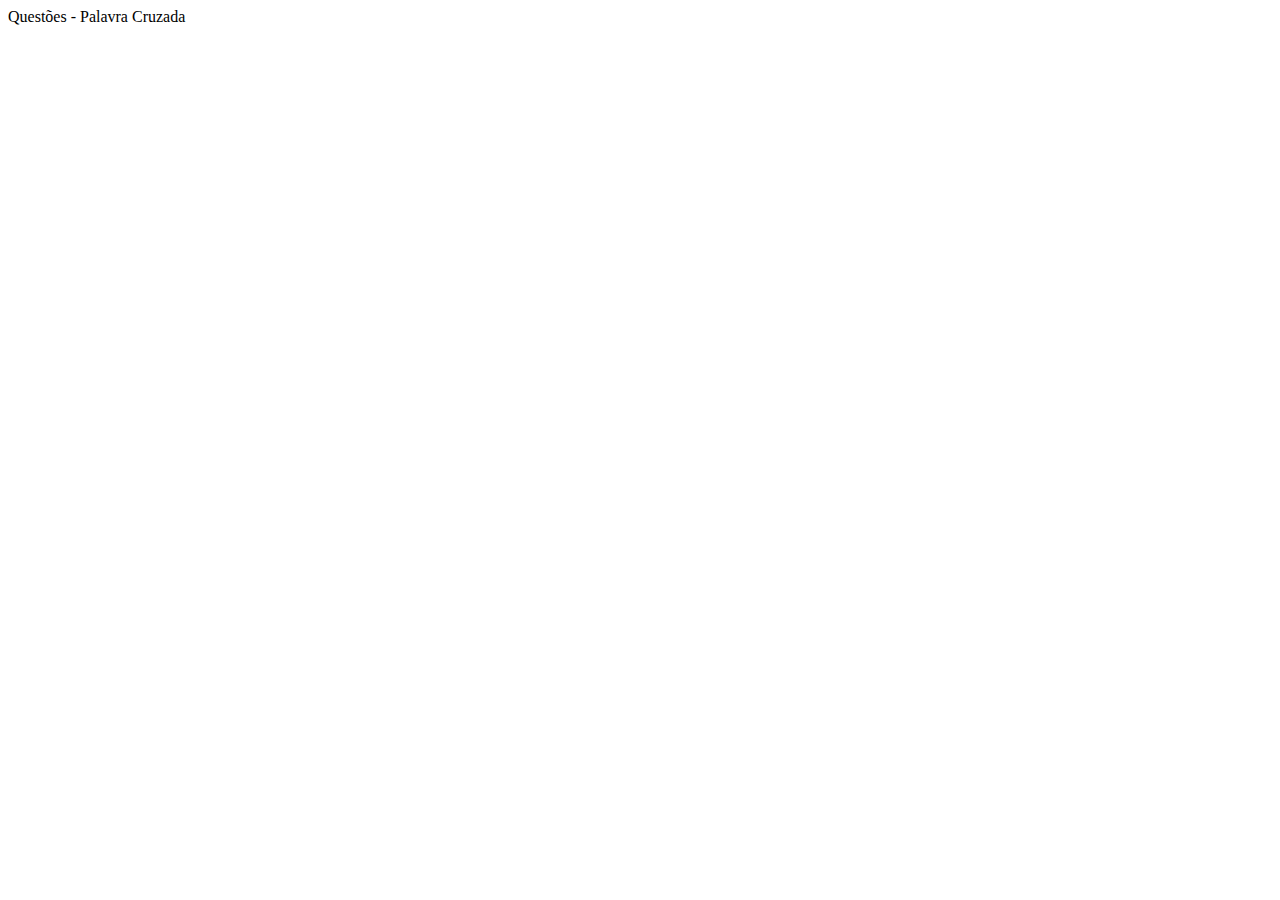
==== index.html @ 2ae0f900 "na pasta pronta está todos os arquivos já funcionando porem precisa trocar algumas coisas ainda" ====
<!DOCTYPE html>
<html lang="en">
<head>
    <meta charset="UTF-8">
    <meta http-equiv="X-UA-Compatible" content="IE=edge">
    <meta name="viewport" content="width=device-width, initial-scale=1.0">
    <script src="/script/script.js"></script>
    <title>Palavra Cruzada</title>
</head>
<body>
    <main>
        <section class="container questoes">
            <div class="grupoDeQuestoes">
                <div class="titulo">
                    <span>Questões - Palavra Cruzada</span>
                </div>
                <div class="container perguntas">
                    <div class="questoesBox" id="boxQuestoes">
                    </div>
                </div>
                <section class="container_cruzadinha" id="cruzadinha">
                    <div class="box_totalCruz">
                        <div id="box_Cruz" class="box_Cruz"></div>
                        <div id="box_Cruz2" class="box_Cruz"></div>
                        <div id="box_Cruz3" class="box_Cruz"></div>
                        <div id="box_Cruz4" class="box_Cruz"></div>
                        <div id="box_Cruz5" class="box_Cruz"></div>
                        <div id="box_Cruz6" class="box_Cruz"></div>
                        <div id="box_Cruz7" class="box_Cruz"></div>
                        <div id="box_Cruz8" class="box_Cruz"></div>
                        <div id="box_Cruz9" class="box_Cruz"></div>
                        <div id="box_Cruz10" class="box_Cruz"></div>
                        <div id="box_Cruz11" class="box_Cruz"></div>
                        <div id="box_Cruz12" class="box_Cruz"></div>
                        <div id="box_Cruz13" class="box_Cruz"></div>
                    </div>
                </section>
            </div>
        </section>
    </main>
</body>
</html>
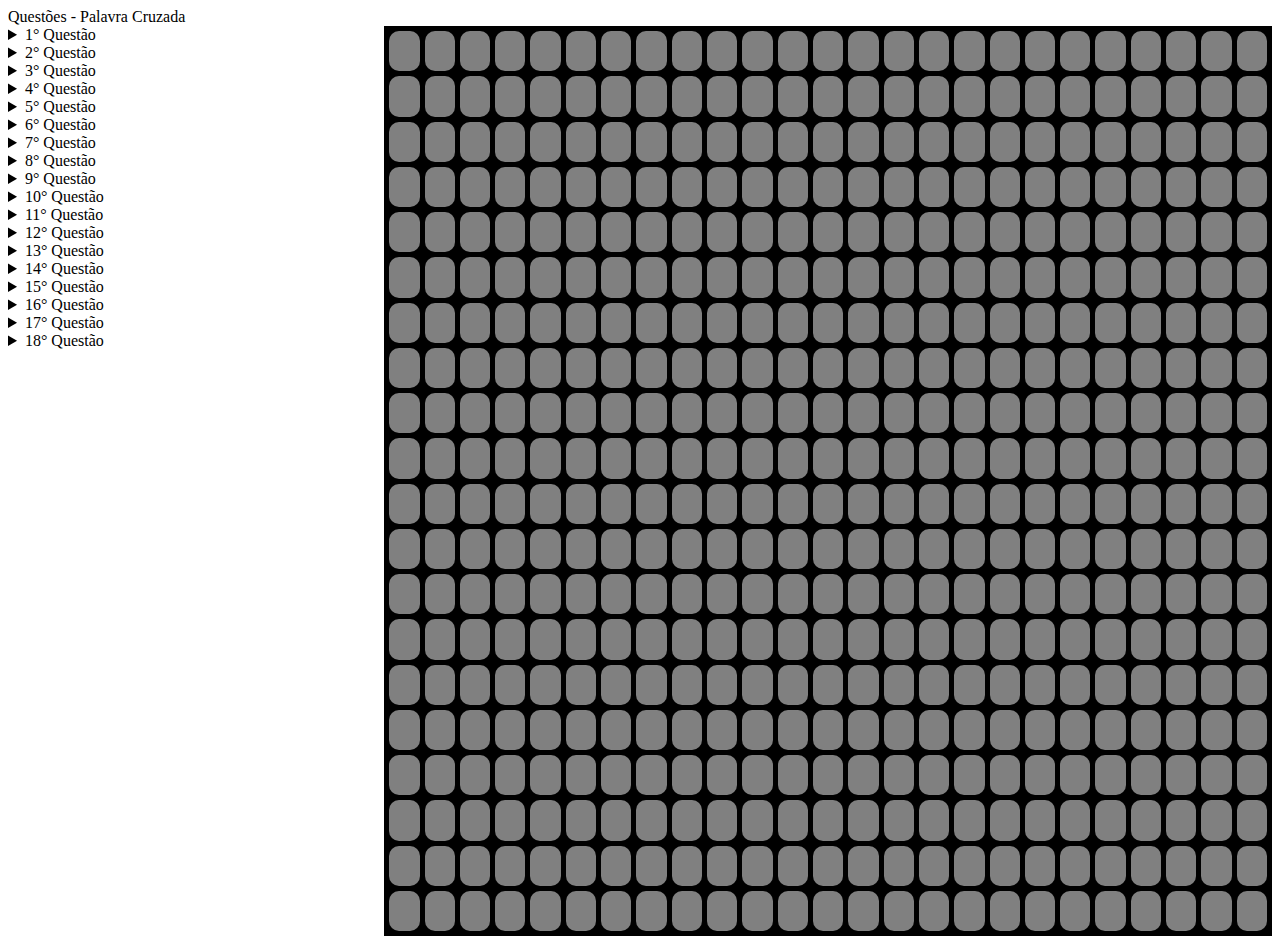
==== commit e8eaebb2: "Novas validacoes + grid" ====
--- a/index.html
+++ b/index.html
@@ -1,42 +1,34 @@
 <!DOCTYPE html>
 <html lang="en">
+
 <head>
     <meta charset="UTF-8">
     <meta http-equiv="X-UA-Compatible" content="IE=edge">
     <meta name="viewport" content="width=device-width, initial-scale=1.0">
-    <script src="/script/script.js"></script>
+    <script src="./script/script.js"></script>
+    <link rel="stylesheet" href="style.css">
     <title>Palavra Cruzada</title>
 </head>
-<body>
+
+<body onload="exibirQuadro()">
     <main>
-        <section class="container questoes">
+        <section class="containerQuestoes">
             <div class="grupoDeQuestoes">
                 <div class="titulo">
                     <span>Questões - Palavra Cruzada</span>
                 </div>
-                <div class="container perguntas">
-                    <div class="questoesBox" id="boxQuestoes">
+                <div class="container">
+                    <div class="containerPerguntas">
+                        <div class="questoesBox" id="boxQuestoes">
+                        </div>
+                    </div>
+
+                    <div id="cruzadinha" class="cruzadinha">
                     </div>
                 </div>
-                <section class="container_cruzadinha" id="cruzadinha">
-                    <div class="box_totalCruz">
-                        <div id="box_Cruz" class="box_Cruz"></div>
-                        <div id="box_Cruz2" class="box_Cruz"></div>
-                        <div id="box_Cruz3" class="box_Cruz"></div>
-                        <div id="box_Cruz4" class="box_Cruz"></div>
-                        <div id="box_Cruz5" class="box_Cruz"></div>
-                        <div id="box_Cruz6" class="box_Cruz"></div>
-                        <div id="box_Cruz7" class="box_Cruz"></div>
-                        <div id="box_Cruz8" class="box_Cruz"></div>
-                        <div id="box_Cruz9" class="box_Cruz"></div>
-                        <div id="box_Cruz10" class="box_Cruz"></div>
-                        <div id="box_Cruz11" class="box_Cruz"></div>
-                        <div id="box_Cruz12" class="box_Cruz"></div>
-                        <div id="box_Cruz13" class="box_Cruz"></div>
-                    </div>
-                </section>
             </div>
         </section>
     </main>
 </body>
+
 </html>--- a/style.css
+++ b/style.css
@@ -0,0 +1,30 @@
+.container{
+    display: flex;
+    width: 100%;
+    height: 100vh;
+}
+
+.cruzadinha{
+    background-color: black;
+    width: 70%;
+    height: 100%;
+    display: grid;
+    grid-template-columns: repeat(25, 4fr);
+    grid-template-rows: repeat(20, 4fr);
+    padding: 5px;
+    gap: 5px;
+}
+
+.containerPerguntas{
+    width: 30%;
+    height: 100%;
+}
+
+.letterContainer{
+    background-color: gray;
+    border-radius: 10px;
+}
+
+.containerLetter{
+    background-color: aliceblue;
+}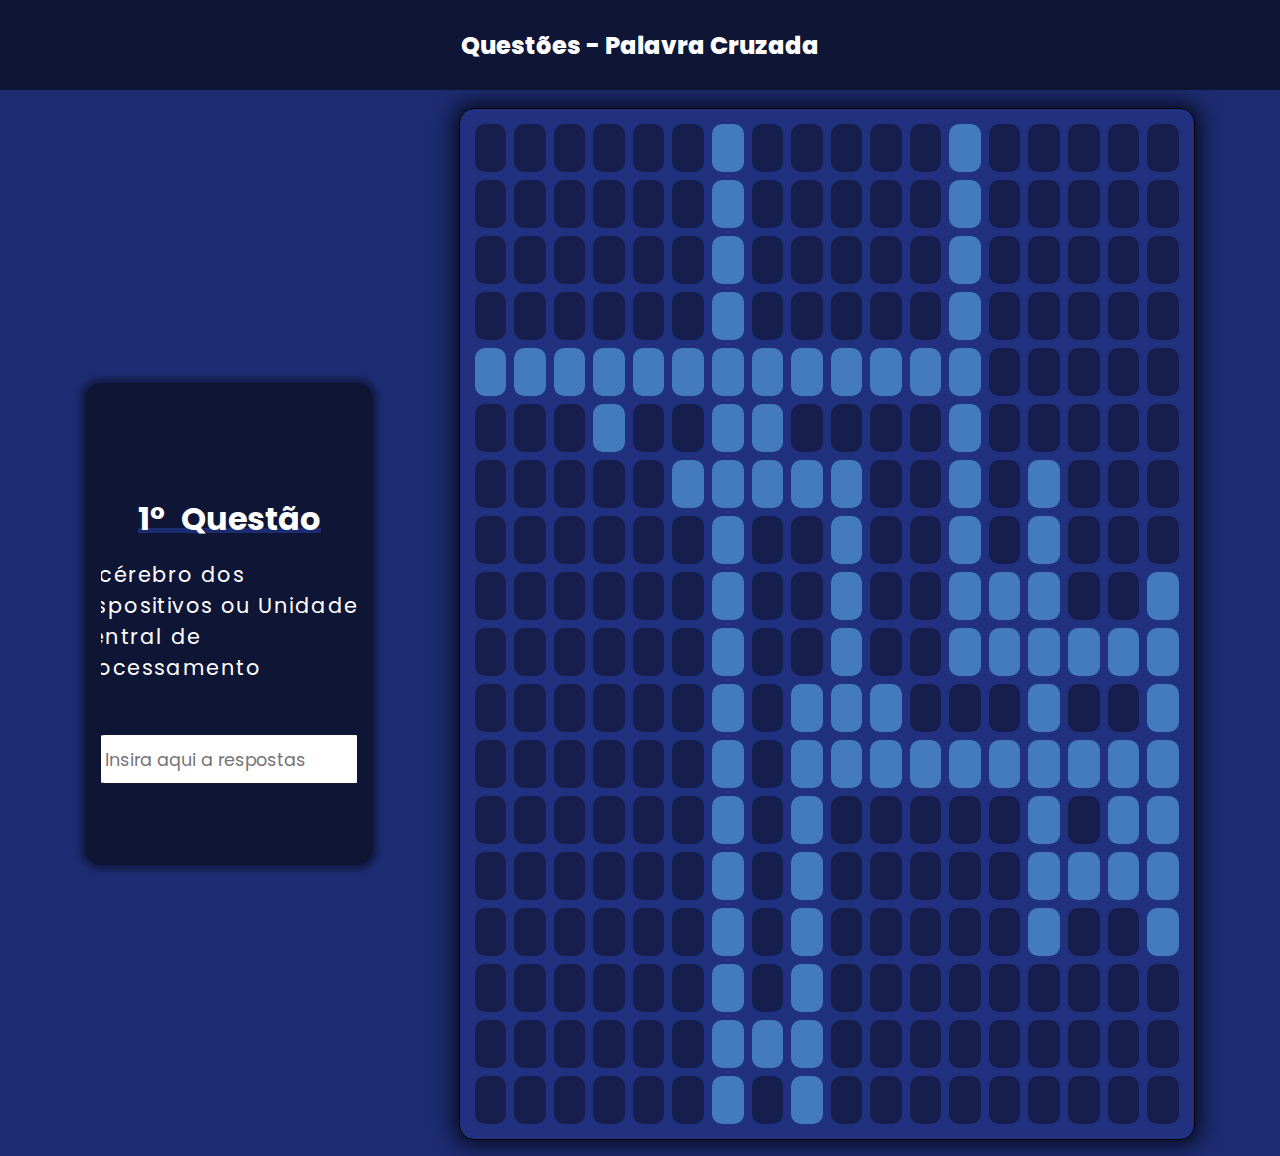
==== commit 27d0beed: "90%" ====
--- a/index.html
+++ b/index.html
@@ -1,34 +1,366 @@
 <!DOCTYPE html>
 <html lang="en">
+  <head>
+    <meta charset="UTF-8" />
+    <meta http-equiv="X-UA-Compatible" content="IE=edge" />
+    <meta name="viewport" content="width=device-width, initial-scale=1.0" />
+    <script src="./script/script.js"></script>
+    <link rel="stylesheet" href="style.css" />
+    <title>Palavra Cruzada</title>
+    <link rel="preconnect" href="https://fonts.googleapis.com" />
+    <link rel="preconnect" href="https://fonts.gstatic.com" crossorigin />
+    <link
+      href="https://fonts.googleapis.com/css2?family=Poppins:wght@300;500;700&display=swap"
+      rel="stylesheet"
+    />
+  </head>
 
-<head>
-    <meta charset="UTF-8">
-    <meta http-equiv="X-UA-Compatible" content="IE=edge">
-    <meta name="viewport" content="width=device-width, initial-scale=1.0">
-    <script src="./script/script.js"></script>
-    <link rel="stylesheet" href="style.css">
-    <title>Palavra Cruzada</title>
-</head>
+  <body onload="exibirQuadro()">
+    <main>
+      <section class="containerQuestoes">
+        <div class="grupoDeQuestoes">
+          <div class="container-titulo">
+            <div class="titulo">
+              <span>Questões - Palavra Cruzada</span>
+            </div>
+          </div>
+          <div class="container">
+            <div class="containerPerguntas">
+              <div class="questoesBox" id="boxQuestoes">
 
-<body onload="exibirQuadro()">
-    <main>
-        <section class="containerQuestoes">
-            <div class="grupoDeQuestoes">
-                <div class="titulo">
-                    <span>Questões - Palavra Cruzada</span>
-                </div>
-                <div class="container">
-                    <div class="containerPerguntas">
-                        <div class="questoesBox" id="boxQuestoes">
-                        </div>
-                    </div>
+              </div>
+            </div>
 
-                    <div id="cruzadinha" class="cruzadinha">
-                    </div>
-                </div>
+            <div id="cruzadinha" class="cruzadinha">
+                
+                <div class="spaceContainer"></div>
+                <div class="spaceContainer"></div>
+                <div class="spaceContainer"></div>
+                <div class="spaceContainer"></div>
+                <div class="spaceContainer"></div>
+                <div class="spaceContainer"></div>
+                <div class="letterContainer memoriademassa"><span>M</span></div>
+                <div class="spaceContainer"></div>
+                <div class="spaceContainer"></div>
+                <div class="spaceContainer"></div>
+                <div class="spaceContainer"></div>
+                <div class="spaceContainer"></div>
+                <div class="letterContainer adressbus"><span>A</span></div>
+                <div class="spaceContainer"></div>
+                <div class="spaceContainer"></div>
+                <div class="spaceContainer"></div>
+                <div class="spaceContainer"></div>
+                <div class="spaceContainer"></div>
+                <div class="spaceContainer"></div>
+                <div class="spaceContainer"></div>
+                <div class="spaceContainer"></div>
+                <div class="spaceContainer"></div>
+                <div class="spaceContainer"></div>
+                <div class="spaceContainer"></div>
+                <div class="letterContainer memoriademassa"><span>E</span></div>
+                <div class="spaceContainer"></div>
+                <div class="spaceContainer"></div>
+                <div class="spaceContainer"></div>
+                <div class="spaceContainer"></div>
+                <div class="spaceContainer"></div>
+                <div class="letterContainer adressbus"><span>D</span></div>
+                <div class="spaceContainer"></div>
+                <div class="spaceContainer"></div>
+                <div class="spaceContainer"></div>
+                <div class="spaceContainer"></div>
+                <div class="spaceContainer"></div>
+                <div class="spaceContainer"></div>
+                <div class="spaceContainer"></div>
+                <div class="spaceContainer"></div>
+                <div class="spaceContainer"></div>
+                <div class="spaceContainer"></div>
+                <div class="spaceContainer"></div>
+                <div class="letterContainer memoriademassa"><span>M</span></div>
+                <div class="spaceContainer"></div>
+                <div class="spaceContainer"></div>
+                <div class="spaceContainer"></div>
+                <div class="spaceContainer"></div>
+                <div class="spaceContainer"></div>
+                <div class="letterContainer adressbus"><span>R</span></div>
+                <div class="spaceContainer"></div>
+                <div class="spaceContainer"></div>
+                <div class="spaceContainer"></div>
+                <div class="spaceContainer"></div>
+                <div class="spaceContainer"></div>
+                <div class="spaceContainer"></div>
+                <div class="spaceContainer"></div>
+                <div class="spaceContainer"></div>
+                <div class="spaceContainer"></div>
+                <div class="spaceContainer"></div>
+                <div class="spaceContainer"></div>
+                <div class="letterContainer memoriademassa"><span>O</span></div>
+                <div class="spaceContainer"></div>
+                <div class="spaceContainer"></div>
+                <div class="spaceContainer"></div>
+                <div class="spaceContainer"></div>
+                <div class="spaceContainer"></div>
+                <div class="letterContainer adressbus"><span>R</span></div>
+                <div class="spaceContainer"></div>
+                <div class="spaceContainer"></div>
+                <div class="spaceContainer"></div>
+                <div class="spaceContainer"></div>
+                <div class="spaceContainer"></div>
+                <div class="letterContainer registradores"><span>R</span></div>
+                <div class="letterContainer registradores"><span>E</span></div>
+                <div class="letterContainer registradores"><span>G</span></div>
+                <div class="letterContainer registradores"><span>I</span></div>
+                <div class="letterContainer registradores"><span>S</span></div>
+                <div class="letterContainer registradores"><span>T</span></div>
+                <div class="letterContainer registradores memoriademassa"><span>R</span></div>
+                <div class="letterContainer registradores"><span>A</span></div>
+                <div class="letterContainer registradores"><span>D</span></div>
+                <div class="letterContainer registradores"><span>O</span></div>
+                <div class="letterContainer registradores"><span>R</span></div>
+                <div class="letterContainer registradores"><span>E</span></div>
+                <div class="letterContainer registradores"><span>S</span></div>
+                <div class="spaceContainer"></div>
+                <div class="spaceContainer"></div>
+                <div class="spaceContainer"></div>
+                <div class="spaceContainer"></div>
+                <div class="spaceContainer"></div>
+                <div class="spaceContainer"></div>
+                <div class="spaceContainer"></div>
+                <div class="spaceContainer"></div>
+                <div class="letterContainer i7"><span>7</span></div>
+                <div class="spaceContainer"></div>
+                <div class="spaceContainer"></div>
+                <div class="letterContainer i5 memoriademassa"><span>I</span></div>
+                <div class="letterContainer i5 "><span>5</span></div>
+                <div class="spaceContainer"></div>
+                <div class="spaceContainer"></div>
+                <div class="spaceContainer"></div>
+                <div class="spaceContainer"></div>
+                <div class="letterContainer adressbus"><span>S</span></div>
+                <div class="spaceContainer"></div>
+                <div class="spaceContainer"></div>
+                <div class="spaceContainer"></div>
+                <div class="spaceContainer"></div>
+                <div class="spaceContainer"></div>
+                <div class="spaceContainer"></div>
+                <div class="spaceContainer"></div>
+                <div class="spaceContainer"></div>
+                <div class="spaceContainer"></div>
+                <div class="spaceContainer"></div>
+                <div class="letterContainer cache"><span>C</span></div>
+                <div class="letterContainer cache memoriademassa"><span>A</span></div>
+                <div class="letterContainer cache"><span>C</span></div>
+                <div class="letterContainer cache"><span>H</span></div>
+                <div class="letterContainer cache eprom"><span>E</span></div>
+                <div class="spaceContainer"></div>
+                <div class="spaceContainer"></div>
+                <div class="letterContainer adressbus"><span>•</span></div>
+                <div class="spaceContainer"></div>
+                <div class="letterContainer dualcore"><span>D</span></div>
+                <div class="spaceContainer"></div>
+                <div class="spaceContainer"></div>
+                <div class="spaceContainer"></div>
+                <div class="spaceContainer"></div>
+                <div class="spaceContainer"></div>
+                <div class="spaceContainer"></div>
+                <div class="spaceContainer"></div>
+                <div class="spaceContainer"></div>
+                <div class="spaceContainer"></div>
+                <div class="letterContainer memoriademassa"><span>•</span></div>
+                <div class="spaceContainer"></div>
+                <div class="spaceContainer"></div>
+                <div class="letterContainer eprom"><span>P</span></div>
+                <div class="spaceContainer"></div>
+                <div class="spaceContainer"></div>
+                <div class="letterContainer adressbus"><span>B</span></div>
+                <div class="spaceContainer"></div>
+                <div class="letterContainer dualcore"><span>U</span></div>
+                <div class="spaceContainer"></div>
+                <div class="spaceContainer"></div>
+                <div class="spaceContainer"></div>
+                <div class="spaceContainer"></div>
+                <div class="spaceContainer"></div>
+                <div class="spaceContainer"></div>
+                <div class="spaceContainer"></div>
+                <div class="spaceContainer"></div>
+                <div class="spaceContainer"></div>
+                <div class="letterContainer memoriademassa"><span>D</span></div>
+                <div class="spaceContainer"></div>
+                <div class="spaceContainer"></div>
+                <div class="letterContainer eprom"><span>R</span></div>
+                <div class="spaceContainer"></div>
+                <div class="spaceContainer"></div>
+                <div class="letterContainer adressbus ula"><span>U</span></div>
+                <div class="letterContainer ula"><span>L</span></div>
+                <div class="letterContainer ula dualcore"><span>A</span></div>
+                <div class="spaceContainer"></div>
+                <div class="spaceContainer"></div>
+                <div class="letterContainer threads"><span>T</span></div>
+                <div class="spaceContainer"></div>
+                <div class="spaceContainer"></div>
+                <div class="spaceContainer"></div>
+                <div class="spaceContainer"></div>
+                <div class="spaceContainer"></div>
+                <div class="spaceContainer"></div>
+                <div class="letterContainer memoriademassa"><span>E</span></div>
+                <div class="spaceContainer"></div>
+                <div class="spaceContainer"></div>
+                <div class="letterContainer eprom"><span>O</span></div>
+                <div class="spaceContainer"></div>
+                <div class="spaceContainer"></div>
+                <div class="letterContainer adressbus"><span>S</span></div>
+                <div class="letterContainer flash"><span>F</span></div>
+                <div class="letterContainer flash dualcore"><span>L</span></div>
+                <div class="letterContainer flash"><span>A</span></div>
+                <div class="letterContainer flash"><span>S</span></div>
+                <div class="letterContainer flash threads"><span>H</span></div>
+                <div class="spaceContainer"></div>
+                <div class="spaceContainer"></div>
+                <div class="spaceContainer"></div>
+                <div class="spaceContainer"></div>
+                <div class="spaceContainer"></div>
+                <div class="spaceContainer"></div>
+                <div class="letterContainer memoriademassa"><span>•</span></div>
+                <div class="spaceContainer"></div>
+                <div class="letterContainer dma databus"><span>D</span></div>
+                <div class="letterContainer dma eprom"><span>M</span></div>
+                <div class="letterContainer dma"><span>A</span></div>
+                <div class="spaceContainer"></div>
+                <div class="spaceContainer"></div>
+                <div class="spaceContainer"></div>
+                <div class="letterContainer dualcore"><span>•</span></div>
+                <div class="spaceContainer"></div>
+                <div class="spaceContainer"></div>
+                <div class="letterContainer threads"><span>R</span></div>
+                <div class="spaceContainer"></div>
+                <div class="spaceContainer"></div>               
+                <div class="spaceContainer"></div>
+                <div class="spaceContainer"></div>                
+                <div class="spaceContainer"></div>
+                <div class="spaceContainer"></div>
+                <div class="letterContainer memoriademassa"><span>M</span></div>
+                <div class="spaceContainer"></div>
+                <div class="letterContainer databus"><span>A</span></div>
+                <div class="letterContainer quadcore"><span>Q</span></div>
+                <div class="letterContainer quadcore"><span>U</span></div>
+                <div class="letterContainer quadcore"><span>A</span></div>
+                <div class="letterContainer quadcore"><span>D</span></div>
+                <div class="letterContainer quadcore"><span>•</span></div>
+                <div class="letterContainer quadcore dualcore"><span>C</span></div>
+                <div class="letterContainer quadcore"><span>O</span></div>
+                <div class="letterContainer quadcore ram"><span>R</span></div>
+                <div class="letterContainer quadcore"><span>E</span></div>
+                <div class="spaceContainer"></div>
+                <div class="spaceContainer"></div>               
+                <div class="spaceContainer"></div>
+                <div class="spaceContainer"></div>                
+                <div class="spaceContainer"></div>
+                <div class="spaceContainer"></div>
+                <div class="letterContainer memoriademassa"><span>A</span></div>
+                <div class="spaceContainer"></div>
+                <div class="letterContainer databus"><span>T</span></div>
+                <div class="spaceContainer"></div>               
+                <div class="spaceContainer"></div>
+                <div class="spaceContainer"></div>                
+                <div class="spaceContainer"></div>
+                <div class="spaceContainer"></div>
+                <div class="letterContainer dualcore"><span>O</span></div>
+                <div class="spaceContainer"></div>
+                <div class="letterContainer ram"><span>A</span></div>
+                <div class="letterContainer threads"><span>A</span></div>
+                <div class="spaceContainer"></div>
+                <div class="spaceContainer"></div>               
+                <div class="spaceContainer"></div>
+                <div class="spaceContainer"></div>                
+                <div class="spaceContainer"></div>
+                <div class="spaceContainer"></div>
+                <div class="letterContainer memoriademassa"><span>S</span></div>
+                <div class="spaceContainer"></div>
+                <div class="letterContainer databus"><span>A</span></div>
+                <div class="spaceContainer"></div>
+                <div class="spaceContainer"></div>               
+                <div class="spaceContainer"></div>
+                <div class="spaceContainer"></div>                
+                <div class="spaceContainer"></div>
+                <div class="letterContainer rom dualcore"><span>R</span></div>
+                <div class="letterContainer rom"><span>O</span></div>
+                <div class="letterContainer rom ram"><span>M</span></div>
+                <div class="letterContainer threads"><span>D</span></div>
+                <div class="spaceContainer"></div>
+                <div class="spaceContainer"></div>               
+                <div class="spaceContainer"></div>
+                <div class="spaceContainer"></div>                
+                <div class="spaceContainer"></div>
+                <div class="spaceContainer"></div>
+                <div class="letterContainer memoriademassa"><span>S</span></div>
+                <div class="spaceContainer"></div>
+                <div class="letterContainer databus"><span>•</span></div>
+                <div class="spaceContainer"></div>
+                <div class="spaceContainer"></div>               
+                <div class="spaceContainer"></div>
+                <div class="spaceContainer"></div>                
+                <div class="spaceContainer"></div>
+                <div class="letterContainer dualcore"><span>E</span></div>
+                <div class="spaceContainer"></div>
+                <div class="spaceContainer"></div>
+                <div class="letterContainer threads"><span>S</span></div>
+                <div class="spaceContainer"></div>
+                <div class="spaceContainer"></div>               
+                <div class="spaceContainer"></div>
+                <div class="spaceContainer"></div>                
+                <div class="spaceContainer"></div>
+                <div class="spaceContainer"></div>
+                <div class="letterContainer memoriademassa"><span>A</span></div>
+                <div class="spaceContainer"></div>
+                <div class="letterContainer databus"><span>B</span></div>
+                <div class="spaceContainer"></div>
+                <div class="spaceContainer"></div>               
+                <div class="spaceContainer"></div>
+                <div class="spaceContainer"></div>                
+                <div class="spaceContainer"></div>
+                <div class="spaceContainer"></div>
+                <div class="spaceContainer"></div>
+                <div class="spaceContainer"></div>               
+                <div class="spaceContainer"></div>
+                <div class="spaceContainer"></div>                
+                <div class="spaceContainer"></div>
+                <div class="spaceContainer"></div>
+                <div class="spaceContainer"></div>
+                <div class="spaceContainer"></div>
+                <div class="spaceContainer"></div>
+                <div class="letterContainer cpu cs"><span>C</span></div>
+                <div class="letterContainer cpu"><span>P</span></div>    
+                <div class="letterContainer cpu databus"><span>U</span></div>
+                <div class="spaceContainer"></div>
+                <div class="spaceContainer"></div>               
+                <div class="spaceContainer"></div>
+                <div class="spaceContainer"></div>                
+                <div class="spaceContainer"></div>
+                <div class="spaceContainer"></div>
+                <div class="spaceContainer"></div>
+                <div class="spaceContainer"></div>               
+                <div class="spaceContainer"></div>
+                <div class="spaceContainer"></div>                
+                <div class="spaceContainer"></div>
+                <div class="spaceContainer"></div>
+                <div class="spaceContainer"></div>
+                <div class="spaceContainer"></div>
+                <div class="spaceContainer"></div>
+                <div class="letterContainer cs"><span>S</span></div>
+                <div class="spaceContainer"></div>
+                <div class="letterContainer databus"><span>S</span></div>
+                <div class="spaceContainer"></div>
+                <div class="spaceContainer"></div>
+                <div class="spaceContainer"></div>               
+                <div class="spaceContainer"></div>
+                <div class="spaceContainer"></div>                
+                <div class="spaceContainer"></div>
+                <div class="spaceContainer"></div>
+                <div class="spaceContainer"></div>
+                <div class="spaceContainer"></div>
             </div>
-        </section>
+          </div>
+        </div>
+      </section>
     </main>
-</body>
-
-</html>+  </body>
+</html>
--- a/style.css
+++ b/style.css
@@ -1,30 +1,206 @@
-.container{
+@import url("https://fonts.googleapis.com/css2?family=Poppins&display=swap");
+
+* {
+  padding: 0;
+  margin: 0;
+  font-family: "Poppins", sans-serif;
+  overflow-x: hidden;
+  user-select: none;
+  -webkit-user-drag: none;
+  user-drag: none
+}
+
+* {
+    scrollbar-width: thin;
+    scrollbar-color: #447BBE #DFE9EB;
+  }
+  
+  /* Chrome, Edge and Safari */
+  *::-webkit-scrollbar {
+    width: 10px;
+    width: 10px;
+  }
+  *::-webkit-scrollbar-track {
+    border-radius: 5px;
+    background-color: #DFE9EB;
+  }
+  
+  *::-webkit-scrollbar-track:hover {
+    background-color: #DFE9EB;
+  }
+  
+  *::-webkit-scrollbar-track:active {
+    background-color: #DFE9EB;
+  }
+  
+  *::-webkit-scrollbar-thumb {
+    border-radius: 5px;
+    background-color: #447BBE;
+  }
+  
+  *::-webkit-scrollbar-thumb:hover {
+    background-color: #447BBE;
+  }
+  
+  *::-webkit-scrollbar-thumb:active {
+    background-color: #447BBE;
+  }
+
+
+.containerQuestoes {
+  background-color: #1d2b70
+}
+
+.container {
+  display: flex;
+  width: 100%;
+  height: 100%;
+  align-items: center;
+  justify-content: space-evenly;
+  padding-top: 12vh;
+  padding-bottom: 1rem;
+}
+
+.cruzadinha {
+  background-color: #2b3fa152;
+  width: 55%;
+  height: 100%;
+  display: grid;
+  grid-template-columns: repeat(18, 5fr);
+  grid-template-rows: repeat(18, 5fr);
+  padding: 15px;
+  gap: 8px;
+  border-radius: 15px;
+  box-shadow: 0px 0px 20px 5px rgba(0,0,0,0.75);
+  border: 1px solid black;
+}
+
+.containerPerguntas {
+  width: 20%;
+  height: 50vh;
+  overflow-y: hidden;
+  padding: 1rem;
+  border-radius: 1rem;
+  box-shadow: 0px 0px 5px 5px rgba(0, 0, 0, 0.329);
+  background-color: #0f1535;
+}
+
+.letterContainer {
+  background-color: #447bbe;
+  border-radius: 10px;
+  min-height: 3rem;
+  text-align: center;
+  display: flex;
+  align-items: center;
+  justify-content: center;
+  font-size: 24px;
+  font-weight: bold;
+  color: white;
+}
+
+.spaceContainer {
+  background-color: #151e4d;
+  border-radius: 10px;
+  min-height: 3rem;
+}
+
+.containerLetter {
+  background-color: aliceblue;
+}
+
+.containeroNumQuestao {
+  position: relative;
+  display: flex;
+  gap: 1rem;
+  font-size: 2rem;
+  z-index: 1;
+}
+.containeroNumQuestao span{
+    position: relative;
+    z-index: 1;
+    overflow-y: hidden;
+}
+
+.containeroNumQuestao::after{
+content: "";
+position: absolute;
+left: 0;
+background-color: #1d2b70;
+height: 5px;
+width: 100%;
+bottom: 10px;
+}
+
+.container-titulo {
+  display: flex;
+  text-align: center;
+  justify-content: center;
+  align-items: center;
+  height: 10vh;
+  font-size: 24px;
+  font-weight: 800;
+  background-color: #0f1535;
+  color: white;
+  position: absolute;
+  width: 100%;
+}
+
+.questoesBox {
+  display: flex;
+  flex-direction: column;
+}
+
+.question {
+  display: flex;
+  gap: 1rem;
+  flex-direction: column;
+  align-items: center;
+  justify-content: center;
+  transition: transform 1s;
+  min-height: 30rem;
+  max-height: 30rem;
+  color: white;
+}
+
+/* transform: translateY(21rem) depois pra fazer o efeito de subir */
+
+.detQuest{
     display: flex;
-    width: 100%;
-    height: 100vh;
-}
-
-.cruzadinha{
-    background-color: black;
-    width: 70%;
-    height: 100%;
-    display: grid;
-    grid-template-columns: repeat(25, 4fr);
-    grid-template-rows: repeat(20, 4fr);
-    padding: 5px;
-    gap: 5px;
-}
-
-.containerPerguntas{
-    width: 30%;
-    height: 100%;
-}
-
-.letterContainer{
-    background-color: gray;
-    border-radius: 10px;
-}
-
-.containerLetter{
-    background-color: aliceblue;
-}+    flex-direction: column;
+    align-items: center;
+    gap: 1rem;
+}
+
+
+
+
+.detQuest p{
+    font-size: 1.3rem;
+    letter-spacing: .09rem;
+    width: 19.5rem;
+    max-height: 10rem;
+    min-height: 10rem;
+}
+
+.detQuest input{
+    width: 80%;
+    height: 3rem;
+    border-radius: 1rem;
+    border: none;
+    padding-inline: 1rem;
+    color: black;
+    font-size: 1.2rem;
+}
+
+.detQuest input::placeholder{
+    font-size: 1.1rem;
+}
+
+.detQuest input:focus{
+    outline: none;
+}
+
+.memoriademassa, .adressbus, .registradores, .i5, .i7, .cache, .eprom, .dualcore, .ula, .threads, .flash, .dma, .databus, .quadcore, .ram, .rom, .cs, .cpu{
+color: #447bbe;
+pointer-events: none;
+}
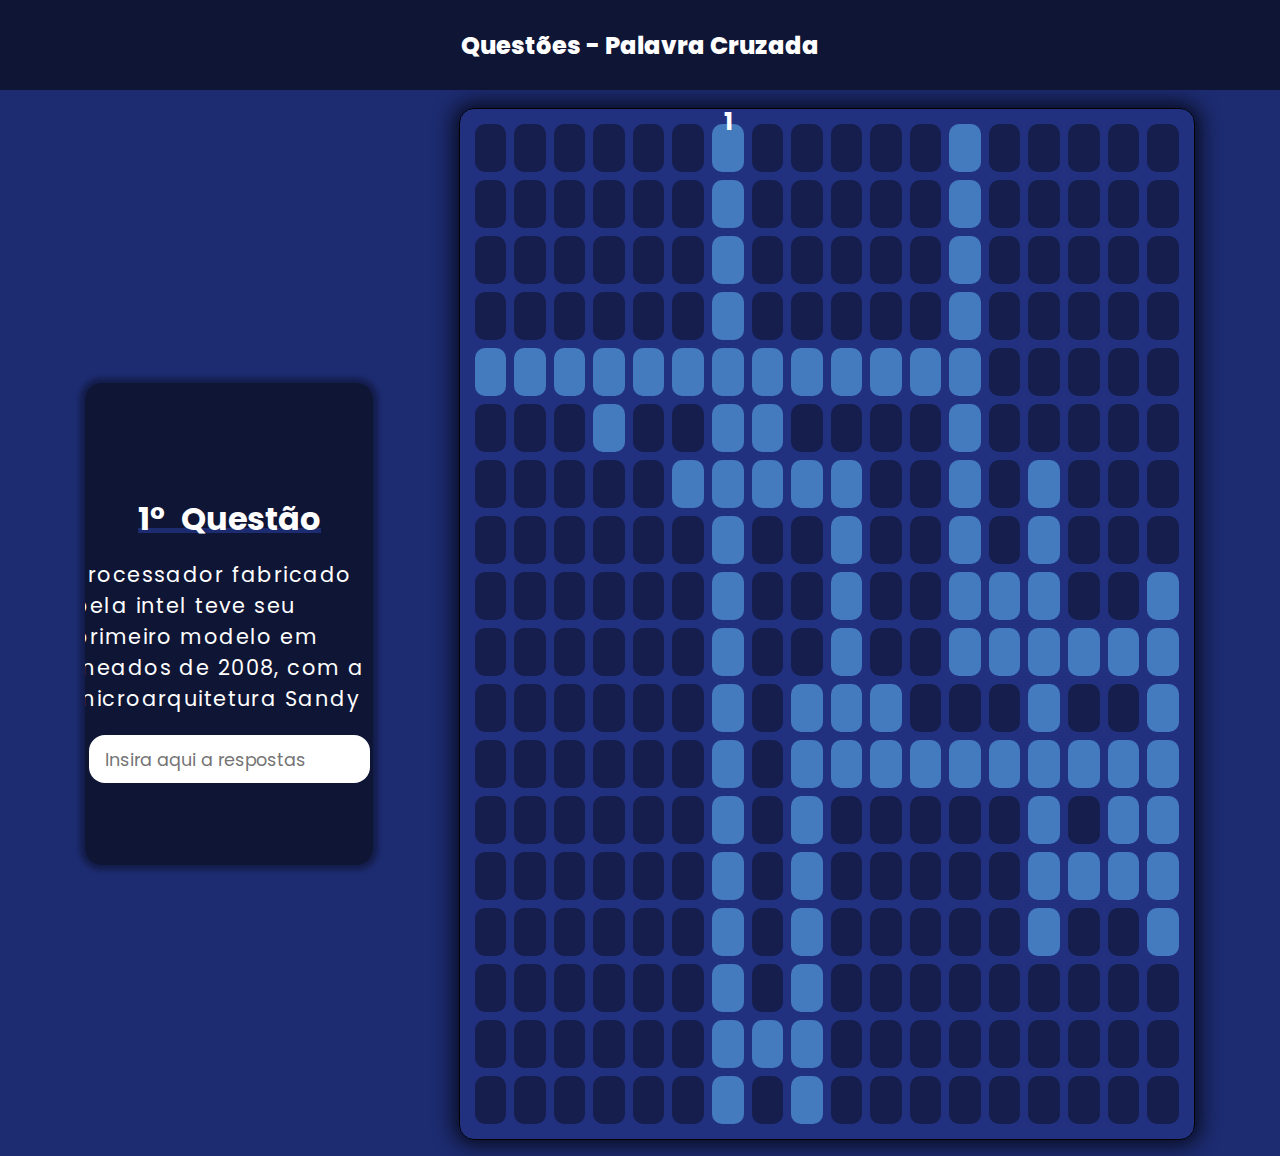
==== commit a2ed89c5: "perguntas aleatorias" ====
--- a/index.html
+++ b/index.html
@@ -39,7 +39,7 @@
                 <div class="spaceContainer"></div>
                 <div class="spaceContainer"></div>
                 <div class="spaceContainer"></div>
-                <div class="letterContainer memoriademassa"><span>M</span></div>
+                <div class="letterContainer memoriademassa"><span><span class="numQuest">1</span>M</span></div>
                 <div class="spaceContainer"></div>
                 <div class="spaceContainer"></div>
                 <div class="spaceContainer"></div>
--- a/style.css
+++ b/style.css
@@ -4,10 +4,10 @@
   padding: 0;
   margin: 0;
   font-family: "Poppins", sans-serif;
-  overflow-x: hidden;
+
   user-select: none;
   -webkit-user-drag: none;
-  user-drag: none
+
 }
 
 * {
@@ -180,6 +180,7 @@
     width: 19.5rem;
     max-height: 10rem;
     min-height: 10rem;
+    overflow-y: auto;
 }
 
 .detQuest input{
@@ -203,4 +204,13 @@
 .memoriademassa, .adressbus, .registradores, .i5, .i7, .cache, .eprom, .dualcore, .ula, .threads, .flash, .dma, .databus, .quadcore, .ram, .rom, .cs, .cpu{
 color: #447bbe;
 pointer-events: none;
-}
+position: relative;
+}
+
+.numQuest{
+    position: absolute;
+    top: -20px;
+    left: 38%;
+    color: white;
+    
+}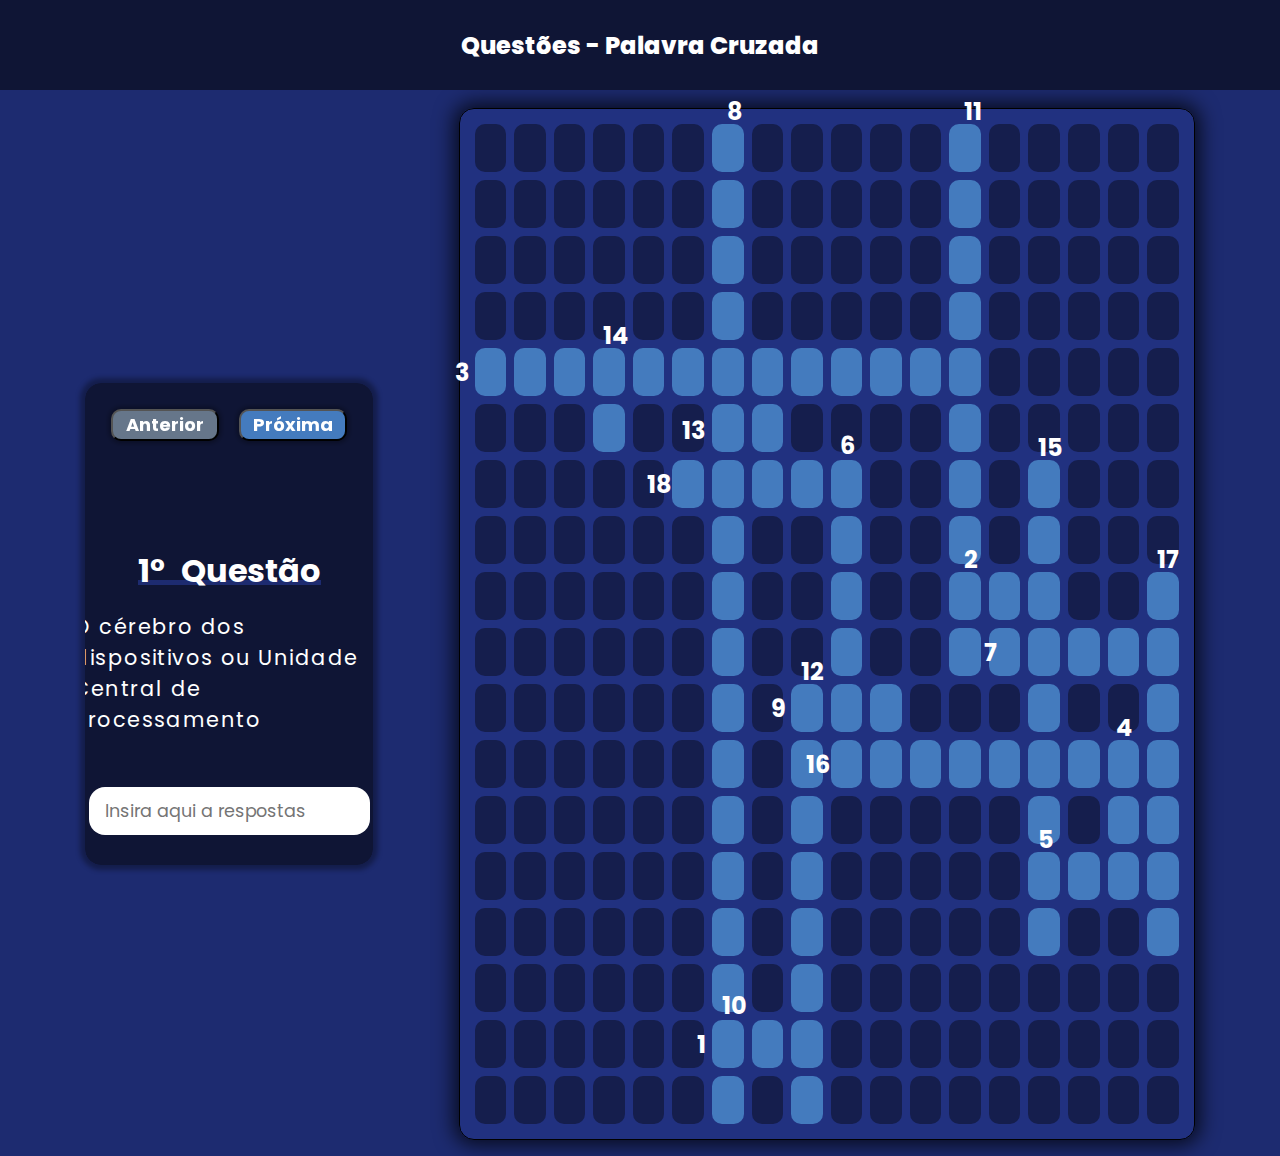
==== commit 13f9a8f6: "cruzadinha completa" ====
--- a/index.html
+++ b/index.html
@@ -27,25 +27,27 @@
           <div class="container">
             <div class="containerPerguntas">
               <div class="questoesBox" id="boxQuestoes">
-
+                <div class="container-botoes">
+                    <button id="regredir" class="botaoIndex" onclick="regredir()">Anterior</button>
+                    <button id="avancar" class="botaoIndex" onclick="avancar()">Próxima</button>
+                </div>
               </div>
             </div>
 
             <div id="cruzadinha" class="cruzadinha">
-                
-                <div class="spaceContainer"></div>
-                <div class="spaceContainer"></div>
-                <div class="spaceContainer"></div>
-                <div class="spaceContainer"></div>
-                <div class="spaceContainer"></div>
-                <div class="spaceContainer"></div>
-                <div class="letterContainer memoriademassa"><span><span class="numQuest">1</span>M</span></div>
-                <div class="spaceContainer"></div>
-                <div class="spaceContainer"></div>
-                <div class="spaceContainer"></div>
-                <div class="spaceContainer"></div>
-                <div class="spaceContainer"></div>
-                <div class="letterContainer adressbus"><span>A</span></div>
+                <div class="spaceContainer"></div>
+                <div class="spaceContainer"></div>
+                <div class="spaceContainer"></div>
+                <div class="spaceContainer"></div>
+                <div class="spaceContainer"></div>
+                <div class="spaceContainer"></div>
+                <div class="letterContainer memoriademassa"><span><span class="numQuest">8</span>M</span></div>
+                <div class="spaceContainer"></div>
+                <div class="spaceContainer"></div>
+                <div class="spaceContainer"></div>
+                <div class="spaceContainer"></div>
+                <div class="spaceContainer"></div>
+                <div class="letterContainer adressbus"><span><span class="numQuest">11</span>A</span></div>
                 <div class="spaceContainer"></div>
                 <div class="spaceContainer"></div>
                 <div class="spaceContainer"></div>
@@ -105,10 +107,10 @@
                 <div class="spaceContainer"></div>
                 <div class="spaceContainer"></div>
                 <div class="spaceContainer"></div>
-                <div class="letterContainer registradores"><span>R</span></div>
+                <div class="letterContainer registradores"><span><span class="numQuest">3</span>R</span></div>
                 <div class="letterContainer registradores"><span>E</span></div>
                 <div class="letterContainer registradores"><span>G</span></div>
-                <div class="letterContainer registradores"><span>I</span></div>
+                <div class="letterContainer registradores i7"><span><span class="numQuest ii7">14</span>I</span></div>
                 <div class="letterContainer registradores"><span>S</span></div>
                 <div class="letterContainer registradores"><span>T</span></div>
                 <div class="letterContainer registradores memoriademassa"><span>R</span></div>
@@ -129,7 +131,7 @@
                 <div class="letterContainer i7"><span>7</span></div>
                 <div class="spaceContainer"></div>
                 <div class="spaceContainer"></div>
-                <div class="letterContainer i5 memoriademassa"><span>I</span></div>
+                <div class="letterContainer i5 memoriademassa"><span><span class="numQuest ii5">13</span>I</span></div>
                 <div class="letterContainer i5 "><span>5</span></div>
                 <div class="spaceContainer"></div>
                 <div class="spaceContainer"></div>
@@ -146,16 +148,16 @@
                 <div class="spaceContainer"></div>
                 <div class="spaceContainer"></div>
                 <div class="spaceContainer"></div>
-                <div class="letterContainer cache"><span>C</span></div>
+                <div class="letterContainer cache"><span><span class="numQuest ccache">18</span>C</span></div>
                 <div class="letterContainer cache memoriademassa"><span>A</span></div>
                 <div class="letterContainer cache"><span>C</span></div>
                 <div class="letterContainer cache"><span>H</span></div>
-                <div class="letterContainer cache eprom"><span>E</span></div>
+                <div class="letterContainer cache eprom"><span><span class="numQuest">6</span>E</span></div>
                 <div class="spaceContainer"></div>
                 <div class="spaceContainer"></div>
                 <div class="letterContainer adressbus"><span>•</span></div>
                 <div class="spaceContainer"></div>
-                <div class="letterContainer dualcore"><span>D</span></div>
+                <div class="letterContainer dualcore"><span><span class="numQuest">15</span>D</span></div>
                 <div class="spaceContainer"></div>
                 <div class="spaceContainer"></div>
                 <div class="spaceContainer"></div>
@@ -189,12 +191,12 @@
                 <div class="letterContainer eprom"><span>R</span></div>
                 <div class="spaceContainer"></div>
                 <div class="spaceContainer"></div>
-                <div class="letterContainer adressbus ula"><span>U</span></div>
+                <div class="letterContainer adressbus ula"><span><span class="numQuest">2</span>U</span></div>
                 <div class="letterContainer ula"><span>L</span></div>
                 <div class="letterContainer ula dualcore"><span>A</span></div>
                 <div class="spaceContainer"></div>
                 <div class="spaceContainer"></div>
-                <div class="letterContainer threads"><span>T</span></div>
+                <div class="letterContainer threads"><span><span class="numQuest">17</span>T</span></div>
                 <div class="spaceContainer"></div>
                 <div class="spaceContainer"></div>
                 <div class="spaceContainer"></div>
@@ -208,7 +210,7 @@
                 <div class="spaceContainer"></div>
                 <div class="spaceContainer"></div>
                 <div class="letterContainer adressbus"><span>S</span></div>
-                <div class="letterContainer flash"><span>F</span></div>
+                <div class="letterContainer flash"><span><span class="numQuest">7</span>F</span></div>
                 <div class="letterContainer flash dualcore"><span>L</span></div>
                 <div class="letterContainer flash"><span>A</span></div>
                 <div class="letterContainer flash"><span>S</span></div>
@@ -221,7 +223,7 @@
                 <div class="spaceContainer"></div>
                 <div class="letterContainer memoriademassa"><span>•</span></div>
                 <div class="spaceContainer"></div>
-                <div class="letterContainer dma databus"><span>D</span></div>
+                <div class="letterContainer dma databus"><span><span class="numQuest ddma">9</span> <span class="numQuest ddata">12</span>D</span></div>
                 <div class="letterContainer dma eprom"><span>M</span></div>
                 <div class="letterContainer dma"><span>A</span></div>
                 <div class="spaceContainer"></div>
@@ -240,14 +242,14 @@
                 <div class="letterContainer memoriademassa"><span>M</span></div>
                 <div class="spaceContainer"></div>
                 <div class="letterContainer databus"><span>A</span></div>
-                <div class="letterContainer quadcore"><span>Q</span></div>
+                <div class="letterContainer quadcore"><span><span class="numQuest qquad">16</span>Q</span></div>
                 <div class="letterContainer quadcore"><span>U</span></div>
                 <div class="letterContainer quadcore"><span>A</span></div>
                 <div class="letterContainer quadcore"><span>D</span></div>
                 <div class="letterContainer quadcore"><span>•</span></div>
                 <div class="letterContainer quadcore dualcore"><span>C</span></div>
                 <div class="letterContainer quadcore"><span>O</span></div>
-                <div class="letterContainer quadcore ram"><span>R</span></div>
+                <div class="letterContainer quadcore ram"><span> <span class="numQuest">4</span> R</span></div>
                 <div class="letterContainer quadcore"><span>E</span></div>
                 <div class="spaceContainer"></div>
                 <div class="spaceContainer"></div>               
@@ -281,7 +283,7 @@
                 <div class="spaceContainer"></div>
                 <div class="spaceContainer"></div>                
                 <div class="spaceContainer"></div>
-                <div class="letterContainer rom dualcore"><span>R</span></div>
+                <div class="letterContainer rom dualcore"><span><span class="numQuest">5</span>R</span></div>
                 <div class="letterContainer rom"><span>O</span></div>
                 <div class="letterContainer rom ram"><span>M</span></div>
                 <div class="letterContainer threads"><span>D</span></div>
@@ -327,7 +329,7 @@
                 <div class="spaceContainer"></div>
                 <div class="spaceContainer"></div>
                 <div class="spaceContainer"></div>
-                <div class="letterContainer cpu cs"><span>C</span></div>
+                <div class="letterContainer cpu cs"><span><span class="numQuest ccpu">1</span> <span class="numQuest ccs">10</span>C</span></div>
                 <div class="letterContainer cpu"><span>P</span></div>    
                 <div class="letterContainer cpu databus"><span>U</span></div>
                 <div class="spaceContainer"></div>
--- a/style.css
+++ b/style.css
@@ -171,9 +171,6 @@
     gap: 1rem;
 }
 
-
-
-
 .detQuest p{
     font-size: 1.3rem;
     letter-spacing: .09rem;
@@ -209,8 +206,120 @@
 
 .numQuest{
     position: absolute;
-    top: -20px;
-    left: 38%;
+
     color: white;
     
+}
+
+
+.cpu .ccpu {
+
+  left: -15px;
+}
+
+.ula .numQuest{
+  left: -20px;
+}
+
+.ram .numQuest{
+  top: -30px;
+}
+
+.registradores .numQuest{
+    left: -20px;
+}
+
+.rom .numQuest{
+  left: -20px;
+}
+
+.eprom .numQuest{
+  top: -32px;
+}
+
+.flash .numQuest{
+  left: -5px;
+}
+
+
+.memoriademassa .numQuest{
+  top: -30px;
+  left: 15px;
+}
+
+.dma .ddma{
+  left: -20px;
+}
+
+.cs .ccs{
+  top: -32px;
+  left: 10px;
+}
+
+.adressbus .numQuest{
+  top: -30px;
+  left: 15px;
+}
+
+.databus .ddata {
+  top: -30px;
+  left: 10px;
+}
+
+.i5 .numQuest{
+  left: -30px;
+  top: 9px;
+}
+
+.i7 .ii7{
+  top: -30px;
+  left: 10px;
+}
+
+.dualcore .numQuest{
+  top: -30px;
+  left: 10px;
+}
+
+.quadcore .qquad{
+  left: -25px;
+}
+
+.threads .numQuest{
+  top: -30px;
+  left: 10px;
+}
+
+.cache .ccache{
+  left: -25px;
+}
+
+.container-botoes{
+  display: flex;
+
+}
+
+
+.botaoIndex{
+  margin: 10px;
+  width: 15vw;
+  height: 3.5vh;
+  border-radius: 10px;
+  background-color: #447bbe;
+  font-size: 18px;
+  color: white;
+  font-weight: bold;
+  z-index: 2;
+  box-shadow: 0px 0px 5px 2px rgba(0, 0, 0, 0.329);
+  filter: grayscale(0%);
+  cursor: pointer;
+}
+
+.botaoIndex:active {
+  border-style: outset;
+}
+
+#regredir{
+  filter: grayscale(70%);
+  cursor: default;
 }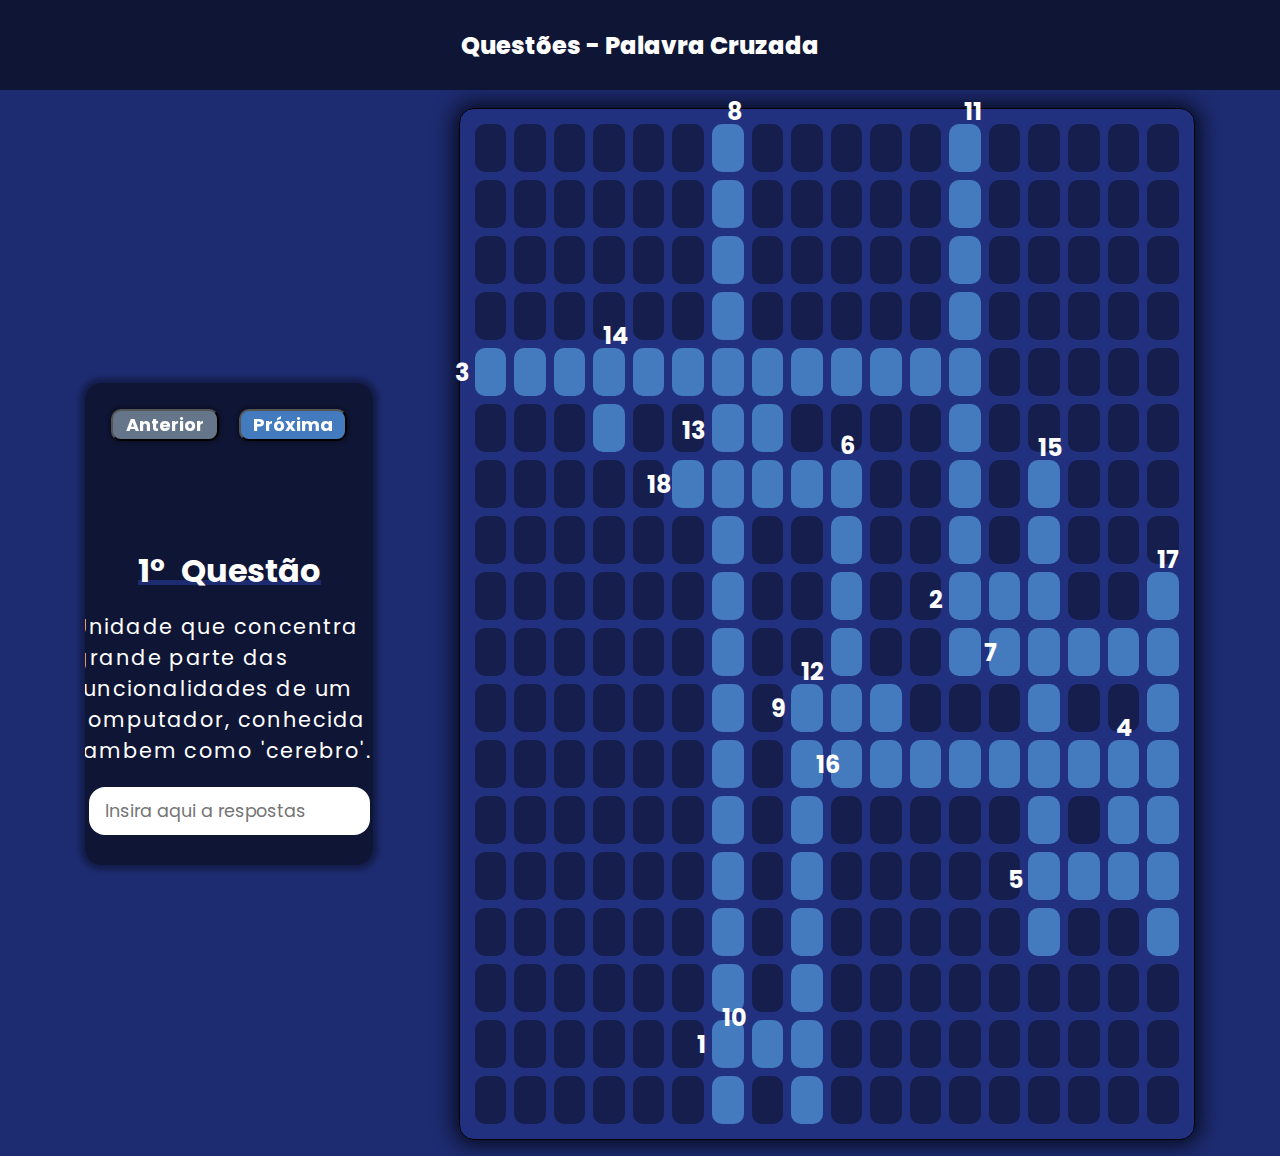
==== commit 21f86b65: "little crusade full" ====
--- a/index.html
+++ b/index.html
@@ -191,7 +191,7 @@
                 <div class="letterContainer eprom"><span>R</span></div>
                 <div class="spaceContainer"></div>
                 <div class="spaceContainer"></div>
-                <div class="letterContainer adressbus ula"><span><span class="numQuest">2</span>U</span></div>
+                <div class="letterContainer adressbus ula"><span><span class="numQuest uula">2</span>U</span></div>
                 <div class="letterContainer ula"><span>L</span></div>
                 <div class="letterContainer ula dualcore"><span>A</span></div>
                 <div class="spaceContainer"></div>
--- a/style.css
+++ b/style.css
@@ -213,12 +213,12 @@
 
 
 .cpu .ccpu {
-
   left: -15px;
 }
 
-.ula .numQuest{
-  left: -20px;
+.ula .uula{
+  left: -20px !important;
+  top: 10px !important;
 }
 
 .ram .numQuest{
@@ -230,7 +230,8 @@
 }
 
 .rom .numQuest{
-  left: -20px;
+  left: -20px !important;
+  top: 10px !important;
 }
 
 .eprom .numQuest{
@@ -252,7 +253,7 @@
 }
 
 .cs .ccs{
-  top: -32px;
+  top: -20px;
   left: 10px;
 }
 
@@ -282,7 +283,7 @@
 }
 
 .quadcore .qquad{
-  left: -25px;
+  left: -15px;
 }
 
 .threads .numQuest{
